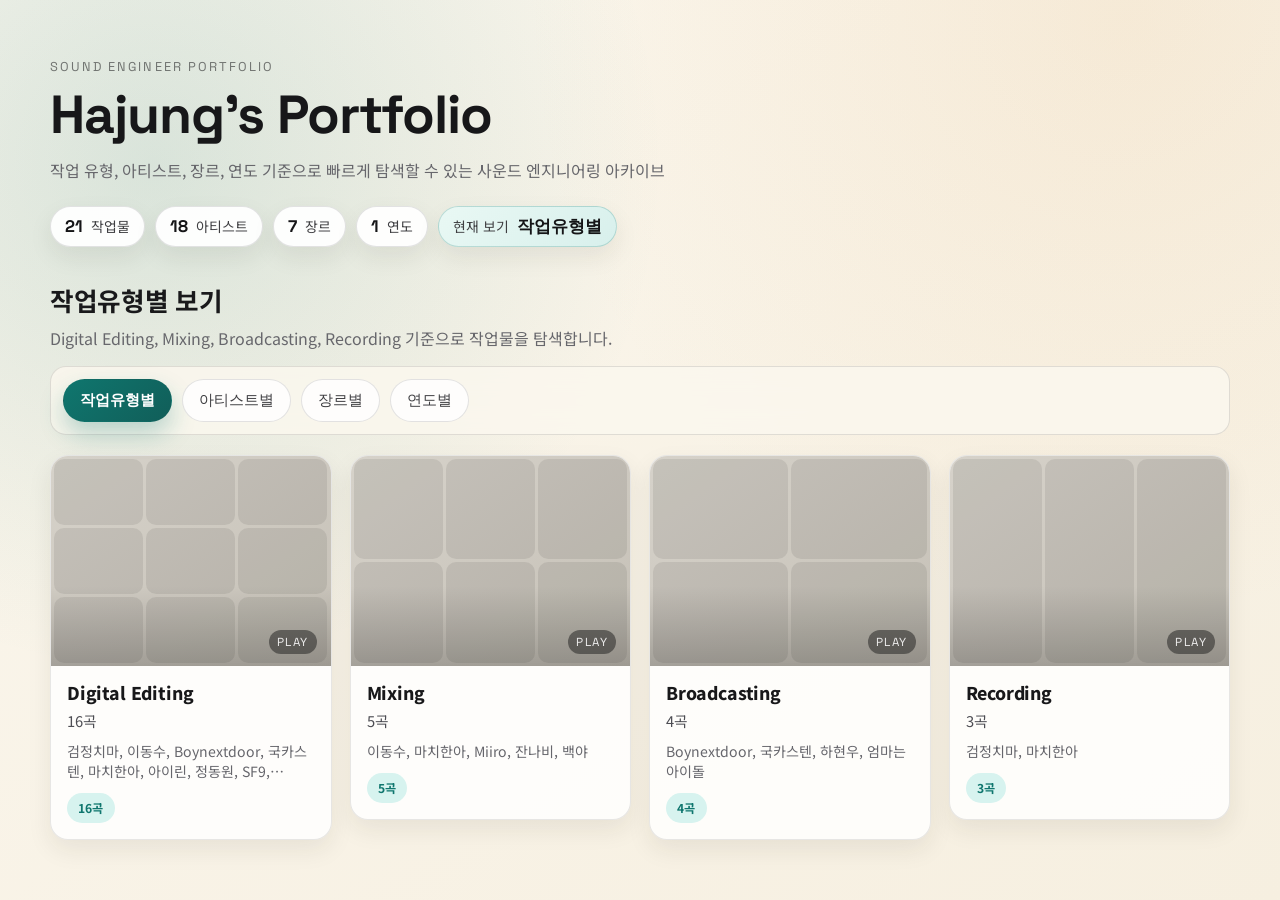
==== index.html @ e3b45d15 "Use hashed asset filenames at deploy time for stronger cache busting" ====
<!DOCTYPE html>
<html lang="ko">
<head>
    <meta charset="UTF-8">
    <meta name="viewport" content="width=device-width, initial-scale=1.0, maximum-scale=5.0, user-scalable=yes">
    <meta name="theme-color" content="#2C2C2C">
    <meta name="apple-mobile-web-app-capable" content="yes">
    <meta name="apple-mobile-web-app-status-bar-style" content="black-translucent">
    <title>Hajung's Portfolio</title>
    <link rel="preconnect" href="https://fonts.googleapis.com">
    <link rel="preconnect" href="https://fonts.gstatic.com" crossorigin>
    <link href="https://fonts.googleapis.com/css2?family=Noto+Sans+KR:wght@400;500;700;800&family=Space+Grotesk:wght@500;700&display=swap" rel="stylesheet">
    <link rel="stylesheet" href="styles.css">
</head>
<body>
    <header>
        <div class="container">
            <div class="header-kicker">SOUND ENGINEER PORTFOLIO</div>
            <h1>Hajung's Portfolio</h1>
            <p class="subtitle">작업 유형, 아티스트, 장르, 연도 기준으로 빠르게 탐색할 수 있는 사운드 엔지니어링 아카이브</p>
            <div class="header-meta" id="headerMeta"></div>
        </div>
    </header>

    <main>
        <div class="container">
            <div class="view-intro">
                <h2 id="viewTitle">작업유형별 보기</h2>
                <p id="viewDescription">카드를 선택하면 해당 작업물 목록을 바로 확인할 수 있습니다.</p>
            </div>
            <div class="filter-tabs">
                <button class="filter-tab active" data-filter="category">작업유형별</button>
                <button class="filter-tab" data-filter="artist">아티스트별</button>
                <button class="filter-tab" data-filter="genre">장르별</button>
                <button class="filter-tab" data-filter="year">연도별</button>
            </div>
            <div class="portfolio-grid" id="portfolioGrid">
                <!-- 카드들이 여기에 동적으로 생성됩니다 -->
            </div>
        </div>
    </main>

    <!-- 호버 시 표시되는 모달 -->
    <div class="modal" id="musicModal">
        <div class="modal-content">
            <span class="close" id="closeModal">&times;</span>
            <div class="modal-body" id="modalBody">
                <!-- 음악 정보가 여기에 표시됩니다 -->
            </div>
        </div>
    </div>

    <script src="script.js"></script>
</body>
</html>
---- styles.css ----
:root {
    --bg-0: #fbf7ee;
    --bg-1: #f6efe0;
    --ink-0: #1f1f20;
    --ink-1: #3f3f42;
    --ink-2: #67676c;
    --line: rgba(31, 31, 32, 0.12);
    --card: rgba(255, 255, 255, 0.82);
    --card-strong: rgba(255, 255, 255, 0.93);
    --accent: #0f766e;
    --accent-soft: #d7f3ef;
    --shadow-sm: 0 10px 25px rgba(43, 39, 28, 0.08);
    --shadow-md: 0 18px 35px rgba(43, 39, 28, 0.14);
    --shadow-lg: 0 28px 50px rgba(43, 39, 28, 0.2);
}

* {
    margin: 0;
    padding: 0;
    box-sizing: border-box;
}

body {
    font-family: 'Noto Sans KR', sans-serif;
    color: var(--ink-0);
    min-height: 100vh;
    background:
        radial-gradient(circle at 12% 18%, rgba(15, 118, 110, 0.14), transparent 38%),
        radial-gradient(circle at 88% 2%, rgba(224, 164, 88, 0.12), transparent 42%),
        linear-gradient(145deg, var(--bg-0) 0%, var(--bg-1) 100%);
    -webkit-font-smoothing: antialiased;
    -moz-osx-font-smoothing: grayscale;
}

.container {
    width: min(1180px, calc(100% - 36px));
    margin: 0 auto;
}

::-webkit-scrollbar {
    width: 10px;
}

::-webkit-scrollbar-track {
    background: rgba(31, 31, 32, 0.06);
}

::-webkit-scrollbar-thumb {
    background: rgba(31, 31, 32, 0.22);
    border-radius: 999px;
}

header {
    padding: 58px 0 34px;
}

.header-kicker {
    font-family: 'Space Grotesk', sans-serif;
    font-size: 0.8rem;
    letter-spacing: 0.16em;
    color: rgba(31, 31, 32, 0.58);
    margin-bottom: 12px;
}

header h1 {
    font-family: 'Space Grotesk', 'Noto Sans KR', sans-serif;
    font-size: clamp(2rem, 5vw, 3.35rem);
    letter-spacing: -0.02em;
    line-height: 1.05;
    color: #171719;
    margin-bottom: 14px;
}

.subtitle {
    color: var(--ink-2);
    line-height: 1.65;
    max-width: 860px;
    margin-bottom: 22px;
}

.header-meta {
    display: flex;
    flex-wrap: wrap;
    gap: 10px;
}

.meta-pill {
    display: inline-flex;
    align-items: baseline;
    gap: 8px;
    background: var(--card-strong);
    border: 1px solid var(--line);
    border-radius: 999px;
    padding: 8px 14px;
    box-shadow: var(--shadow-sm);
    color: var(--ink-1);
}

.meta-pill strong {
    font-family: 'Space Grotesk', sans-serif;
    font-size: 1.05rem;
    color: #151517;
}

.meta-pill span {
    font-size: 0.87rem;
}

.meta-pill.context {
    background: linear-gradient(135deg, #e9f8f4 0%, #d8f0ec 100%);
    border-color: rgba(15, 118, 110, 0.22);
}

main {
    padding-bottom: 48px;
}

.view-intro {
    display: grid;
    gap: 8px;
    margin-bottom: 16px;
}

.view-intro h2 {
    font-size: clamp(1.2rem, 2vw, 1.6rem);
    color: #19191b;
    letter-spacing: -0.01em;
}

.view-intro p {
    color: var(--ink-2);
    line-height: 1.5;
}

.filter-tabs {
    position: sticky;
    top: 12px;
    z-index: 20;
    display: flex;
    flex-wrap: wrap;
    gap: 10px;
    padding: 12px;
    border-radius: 16px;
    border: 1px solid var(--line);
    background: rgba(251, 247, 238, 0.86);
    backdrop-filter: blur(12px);
    margin-bottom: 20px;
}

.filter-tab {
    border: 1px solid var(--line);
    border-radius: 999px;
    background: rgba(255, 255, 255, 0.82);
    padding: 10px 16px;
    font-size: 0.95rem;
    color: var(--ink-1);
    cursor: pointer;
    transition: transform 0.18s ease, box-shadow 0.18s ease, border-color 0.18s ease, background-color 0.18s ease;
}

.filter-tab:hover {
    transform: translateY(-1px);
    border-color: rgba(31, 31, 32, 0.28);
    box-shadow: var(--shadow-sm);
}

.filter-tab.active {
    color: #ffffff;
    border-color: transparent;
    background: linear-gradient(135deg, #0f766e 0%, #115e59 100%);
    box-shadow: 0 12px 24px rgba(15, 118, 110, 0.28);
    font-weight: 700;
}

.portfolio-grid {
    display: grid;
    grid-template-columns: repeat(auto-fill, minmax(255px, 1fr));
    gap: 18px;
    align-items: start;
}

.portfolio-grid.songs-view {
    grid-template-columns: repeat(auto-fill, minmax(230px, 1fr));
}

.portfolio-grid.category-view {
    grid-template-columns: repeat(4, minmax(0, 1fr));
}

.artist-card,
.genre-card,
.year-card,
.category-card,
.music-card {
    position: relative;
    border-radius: 18px;
    overflow: hidden;
    cursor: pointer;
    background: var(--card);
    border: 1px solid rgba(31, 31, 32, 0.1);
    box-shadow: var(--shadow-sm);
    transition: transform 0.25s ease, box-shadow 0.25s ease, border-color 0.25s ease;
}

.artist-card:hover,
.genre-card:hover,
.year-card:hover,
.category-card:hover,
.music-card:hover {
    transform: translateY(-4px);
    box-shadow: var(--shadow-md);
    border-color: rgba(31, 31, 32, 0.22);
}

.artist-thumbnails,
.card-thumbnail {
    position: relative;
    height: 210px;
    overflow: hidden;
    background: linear-gradient(145deg, #d6d2ca 0%, #c5c0b6 100%);
}

.card-thumbnail::before,
.artist-thumbnails::before {
    content: '';
    position: absolute;
    inset: 0;
    background: linear-gradient(to top, rgba(0, 0, 0, 0.32), transparent 42%);
    z-index: 1;
    pointer-events: none;
}

.card-thumbnail::after,
.artist-thumbnails::after {
    content: 'PLAY';
    position: absolute;
    right: 14px;
    bottom: 12px;
    font-family: 'Space Grotesk', sans-serif;
    font-size: 0.73rem;
    letter-spacing: 0.12em;
    color: rgba(255, 255, 255, 0.9);
    z-index: 2;
    background: rgba(15, 15, 15, 0.45);
    padding: 5px 8px;
    border-radius: 999px;
}

.card-thumbnail img,
.featured-thumbnail img {
    width: 100%;
    height: 100%;
    object-fit: cover;
    display: block;
}

.card-thumbnail img[src=''] {
    opacity: 0;
}

.featured-thumbnail {
    position: absolute;
    inset: 0;
    border-radius: 14px;
    overflow: hidden;
    border: 1px solid rgba(255, 255, 255, 0.22);
    box-shadow: 0 10px 22px rgba(0, 0, 0, 0.2);
    transition: transform 0.35s ease, opacity 0.35s ease, filter 0.35s ease;
}

.featured-thumbnail:nth-child(1) {
    transform: translate(0, 0) scale(1);
    opacity: 1;
    filter: saturate(1.05);
}

.featured-thumbnail:nth-child(2) {
    transform: translate(10px, 10px) scale(0.94);
    opacity: 0.74;
    filter: saturate(0.9) brightness(0.95);
}

.featured-thumbnail:nth-child(3) {
    transform: translate(20px, 20px) scale(0.88);
    opacity: 0.52;
    filter: saturate(0.8) brightness(0.9);
}

.featured-thumbnail:nth-child(4) {
    transform: translate(30px, 30px) scale(0.82);
    opacity: 0.34;
    filter: saturate(0.72) brightness(0.85);
}

.artist-card:hover .featured-thumbnail:nth-child(1),
.genre-card:hover .featured-thumbnail:nth-child(1),
.year-card:hover .featured-thumbnail:nth-child(1),
.category-card:hover .featured-thumbnail:nth-child(1) {
    transform: scale(1.05);
}

.artist-card:hover .featured-thumbnail:nth-child(2),
.genre-card:hover .featured-thumbnail:nth-child(2),
.year-card:hover .featured-thumbnail:nth-child(2),
.category-card:hover .featured-thumbnail:nth-child(2) {
    transform: translate(12px, 12px) scale(0.97);
    opacity: 0.84;
}

.artist-card:hover .featured-thumbnail:nth-child(3),
.genre-card:hover .featured-thumbnail:nth-child(3),
.year-card:hover .featured-thumbnail:nth-child(3),
.category-card:hover .featured-thumbnail:nth-child(3) {
    transform: translate(24px, 24px) scale(0.9);
    opacity: 0.66;
}

.artist-card:hover .featured-thumbnail:nth-child(4),
.genre-card:hover .featured-thumbnail:nth-child(4),
.year-card:hover .featured-thumbnail:nth-child(4),
.category-card:hover .featured-thumbnail:nth-child(4) {
    transform: translate(36px, 36px) scale(0.84);
    opacity: 0.46;
}

/* 작업유형 카드 전용 분할 썸네일 */
.category-thumbnails-grid {
    display: grid;
    grid-template-columns: repeat(var(--thumb-cols, 2), minmax(0, 1fr));
    grid-template-rows: repeat(var(--thumb-rows, 2), minmax(0, 1fr));
    gap: 3px;
    padding: 3px;
}

.category-card .artist-thumbnails::before {
    background: linear-gradient(to top, rgba(0, 0, 0, 0.2), transparent 38%);
}

.category-thumbnail {
    position: relative;
    width: 100%;
    height: 100%;
    overflow: hidden;
    border-radius: 10px;
    background: rgba(0, 0, 0, 0.08);
}

.category-thumbnail img {
    width: 100%;
    height: 100%;
    object-fit: cover;
    display: block;
    opacity: 0.88;
    transition: transform 0.3s ease, opacity 0.3s ease;
}

.category-card:hover .category-thumbnail img {
    transform: scale(1.04);
    opacity: 1;
}

.card-info {
    padding: 16px;
}

.card-title {
    font-size: 1.1rem;
    font-weight: 800;
    letter-spacing: -0.01em;
    color: #18181a;
    line-height: 1.3;
}

.card-artist {
    color: #4d4d53;
    margin-top: 5px;
    font-size: 0.92rem;
}

.card-description {
    color: #66666c;
    margin-top: 10px;
    font-size: 0.88rem;
    line-height: 1.45;
    display: -webkit-box;
    -webkit-line-clamp: 2;
    -webkit-box-orient: vertical;
    overflow: hidden;
}

.song-count,
.card-genre {
    display: inline-flex;
    align-items: center;
    margin-top: 12px;
    border-radius: 999px;
    font-size: 0.76rem;
    font-weight: 700;
    letter-spacing: 0.02em;
    padding: 6px 11px;
}

.song-count {
    color: #0f766e;
    background: var(--accent-soft);
}

.card-genre {
    color: #42352a;
    background: #f2e6d7;
}

.back-button {
    grid-column: 1 / -1;
    justify-self: start;
    border: 1px solid var(--line);
    border-radius: 999px;
    background: var(--card-strong);
    color: #1f1f20;
    padding: 10px 16px;
    font-size: 0.92rem;
    font-weight: 700;
    cursor: pointer;
    transition: transform 0.2s ease, box-shadow 0.2s ease;
}

.back-button:hover {
    transform: translateX(-2px);
    box-shadow: var(--shadow-sm);
}

.artist-header {
    grid-column: 1 / -1;
    border-radius: 18px;
    border: 1px solid rgba(31, 31, 32, 0.1);
    background: linear-gradient(140deg, rgba(255, 255, 255, 0.9) 0%, rgba(246, 242, 234, 0.86) 100%);
    padding: 24px;
}

.artist-header h2 {
    font-family: 'Space Grotesk', 'Noto Sans KR', sans-serif;
    font-size: clamp(1.5rem, 2.6vw, 2.2rem);
    color: #171719;
    margin-bottom: 8px;
}

.artist-header p {
    color: var(--ink-2);
    line-height: 1.6;
}

.modal {
    display: none;
    position: fixed;
    inset: 0;
    z-index: 999;
    background: rgba(11, 11, 12, 0.72);
    backdrop-filter: blur(8px);
    padding: 22px;
}

.modal.show {
    display: flex;
    align-items: center;
    justify-content: center;
}

.modal-content {
    position: relative;
    width: min(820px, 100%);
    max-height: 90vh;
    overflow-y: auto;
    border-radius: 22px;
    border: 1px solid rgba(255, 255, 255, 0.18);
    background: rgba(255, 255, 255, 0.95);
    padding: 24px;
    box-shadow: var(--shadow-lg);
}

.close {
    position: absolute;
    top: 14px;
    right: 14px;
    width: 36px;
    height: 36px;
    border-radius: 50%;
    display: grid;
    place-items: center;
    background: rgba(17, 17, 18, 0.08);
    color: #3a3a3e;
    font-size: 1.5rem;
    cursor: pointer;
    transition: transform 0.2s ease, background-color 0.2s ease;
}

.close:hover {
    transform: rotate(90deg);
    background: rgba(17, 17, 18, 0.14);
}

.modal-body {
    margin-top: 10px;
}

.modal-title {
    font-size: clamp(1.35rem, 2.1vw, 1.9rem);
    color: #171719;
    margin-bottom: 6px;
}

.modal-artist {
    color: #5a5a61;
    font-size: 1rem;
    margin-bottom: 15px;
}

.modal-description {
    color: #44444a;
    line-height: 1.75;
    margin-bottom: 18px;
}

.modal-details {
    display: grid;
    grid-template-columns: repeat(auto-fit, minmax(150px, 1fr));
    gap: 10px;
}

.detail-item {
    border-radius: 12px;
    padding: 12px;
    background: rgba(15, 118, 110, 0.08);
    border: 1px solid rgba(15, 118, 110, 0.15);
}

.detail-label {
    color: #4d6664;
    font-size: 0.8rem;
}

.detail-value {
    margin-top: 5px;
    font-size: 1rem;
    font-weight: 700;
    color: #1d3030;
}

.youtube-embed {
    margin-top: 18px;
    border-radius: 14px;
    overflow: hidden;
    box-shadow: 0 14px 30px rgba(0, 0, 0, 0.16);
    aspect-ratio: 16 / 9;
}

.youtube-embed iframe {
    width: 100%;
    height: 100%;
    border: 0;
}

.youtube-fallback {
    margin-top: 14px;
    padding: 12px;
    border-radius: 12px;
    border: 1px solid rgba(31, 31, 32, 0.14);
    background: rgba(255, 255, 255, 0.78);
}

.youtube-fallback-message {
    color: #3c3c42;
    line-height: 1.6;
}

.youtube-open-link {
    display: inline-flex;
    margin-top: 8px;
    text-decoration: none;
    color: #ffffff;
    background: linear-gradient(135deg, #0f766e 0%, #115e59 100%);
    border-radius: 999px;
    padding: 8px 13px;
    font-size: 0.86rem;
    font-weight: 700;
}

@media (max-width: 1120px) {
    .portfolio-grid.category-view {
        grid-template-columns: repeat(2, minmax(0, 1fr));
    }
}

@media (max-width: 768px) {
    header {
        padding: 42px 0 26px;
    }

    .container {
        width: min(1180px, calc(100% - 24px));
    }

    .subtitle {
        font-size: 0.95rem;
    }

    .filter-tabs {
        top: 8px;
        gap: 8px;
        padding: 10px;
    }

    .filter-tab {
        padding: 9px 13px;
        font-size: 0.86rem;
    }

    .portfolio-grid,
    .portfolio-grid.songs-view {
        grid-template-columns: repeat(2, minmax(0, 1fr));
        gap: 12px;
    }

    .artist-thumbnails,
    .card-thumbnail {
        height: 150px;
    }

    .card-title {
        font-size: 1rem;
    }

    .card-info {
        padding: 12px;
    }

    .artist-header {
        padding: 18px;
    }

    .modal {
        padding: 10px;
    }

    .modal-content {
        border-radius: 16px;
        padding: 16px;
        max-height: 92vh;
    }
}

@media (max-width: 480px) {
    .portfolio-grid,
    .portfolio-grid.songs-view,
    .portfolio-grid.category-view {
        grid-template-columns: 1fr;
    }

    .meta-pill {
        padding: 7px 12px;
    }

    .meta-pill span {
        font-size: 0.8rem;
    }
}

@media (hover: none) and (pointer: coarse) {
    .artist-card:hover,
    .genre-card:hover,
    .year-card:hover,
    .category-card:hover,
    .music-card:hover,
    .filter-tab:hover,
    .back-button:hover {
        transform: none;
        box-shadow: none;
    }

    .artist-card:active,
    .genre-card:active,
    .year-card:active,
    .category-card:active,
    .music-card:active {
        transform: scale(0.985);
    }
}
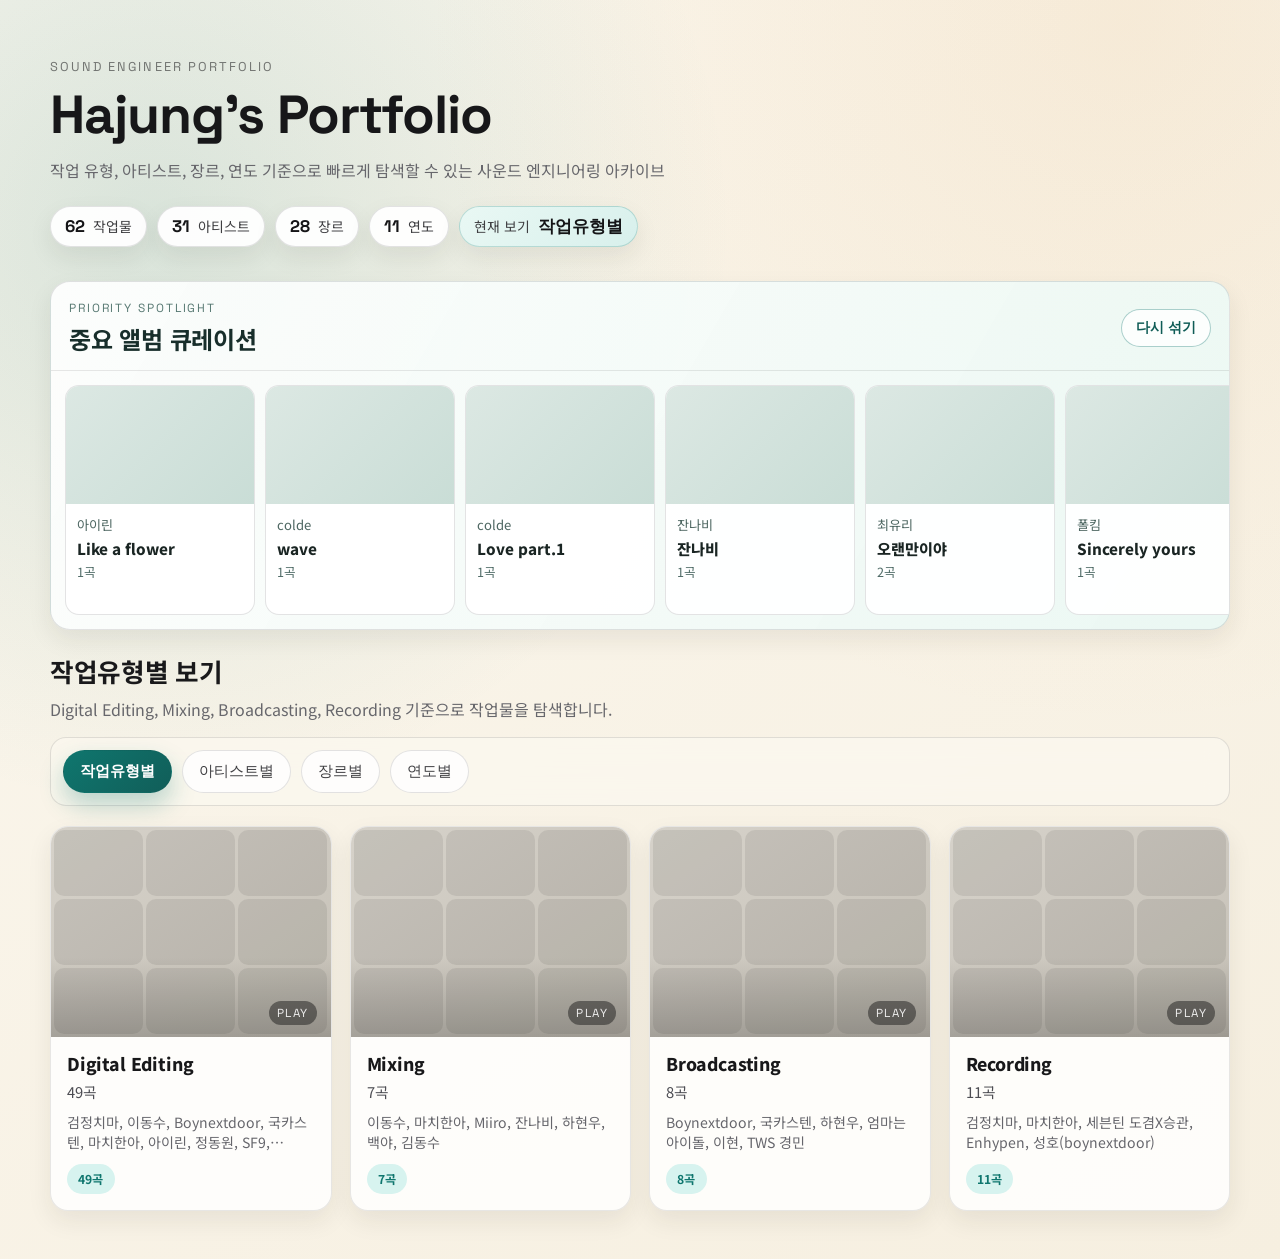
==== commit 12f7cca0: "Update portfolio data and enforce fresh asset/data loading" ====
--- a/index.html
+++ b/index.html
@@ -10,7 +10,7 @@
     <link rel="preconnect" href="https://fonts.googleapis.com">
     <link rel="preconnect" href="https://fonts.gstatic.com" crossorigin>
     <link href="https://fonts.googleapis.com/css2?family=Noto+Sans+KR:wght@400;500;700;800&family=Space+Grotesk:wght@500;700&display=swap" rel="stylesheet">
-    <link rel="stylesheet" href="styles.css">
+    <link rel="stylesheet" href="styles.css?v=20260308b">
 </head>
 <body>
     <header>
@@ -24,6 +24,16 @@
 
     <main>
         <div class="container">
+            <section class="priority-showcase" id="priorityShowcaseSection">
+                <div class="priority-showcase-head">
+                    <div>
+                        <div class="priority-kicker">PRIORITY SPOTLIGHT</div>
+                        <h2>중요 앨범 큐레이션</h2>
+                    </div>
+                    <button class="priority-refresh" id="priorityRefresh" type="button">다시 섞기</button>
+                </div>
+                <div class="priority-strip" id="priorityStrip"></div>
+            </section>
             <div class="view-intro">
                 <h2 id="viewTitle">작업유형별 보기</h2>
                 <p id="viewDescription">카드를 선택하면 해당 작업물 목록을 바로 확인할 수 있습니다.</p>
@@ -50,6 +60,6 @@
         </div>
     </div>
 
-    <script src="script.js"></script>
+    <script src="script.js?v=20260308b"></script>
 </body>
 </html>
--- a/styles.css
+++ b/styles.css
@@ -115,6 +115,133 @@
     padding-bottom: 48px;
 }
 
+.priority-showcase {
+    margin-bottom: 22px;
+    border: 1px solid rgba(31, 31, 32, 0.12);
+    border-radius: 20px;
+    overflow: hidden;
+    background: linear-gradient(120deg, rgba(255, 255, 255, 0.9) 0%, rgba(233, 248, 244, 0.92) 100%);
+    box-shadow: var(--shadow-sm);
+}
+
+.priority-showcase-head {
+    display: flex;
+    align-items: center;
+    justify-content: space-between;
+    gap: 14px;
+    padding: 18px 18px 14px;
+    border-bottom: 1px solid rgba(31, 31, 32, 0.1);
+    flex-wrap: wrap;
+}
+
+.priority-kicker {
+    font-family: 'Space Grotesk', sans-serif;
+    font-size: 0.74rem;
+    letter-spacing: 0.16em;
+    color: rgba(24, 69, 61, 0.72);
+    margin-bottom: 6px;
+}
+
+.priority-showcase-head h2 {
+    font-size: clamp(1.1rem, 2vw, 1.5rem);
+    color: #182e2b;
+    letter-spacing: -0.01em;
+}
+
+.priority-showcase-head p {
+    margin-top: 6px;
+    color: #4f6b67;
+    font-size: 0.9rem;
+    line-height: 1.45;
+}
+
+.priority-refresh {
+    border: 1px solid rgba(15, 118, 110, 0.35);
+    background: rgba(255, 255, 255, 0.8);
+    color: #0f5c56;
+    border-radius: 999px;
+    padding: 9px 14px;
+    font-weight: 700;
+    font-size: 0.85rem;
+    cursor: pointer;
+    transition: transform 0.18s ease, box-shadow 0.18s ease;
+}
+
+.priority-refresh:hover {
+    transform: translateY(-1px);
+    box-shadow: 0 10px 18px rgba(15, 118, 110, 0.18);
+}
+
+.priority-strip {
+    padding: 14px;
+    display: grid;
+    grid-auto-flow: column;
+    grid-auto-columns: minmax(190px, 1fr);
+    gap: 10px;
+    overflow-x: auto;
+}
+
+.priority-card {
+    border-radius: 14px;
+    overflow: hidden;
+    border: 1px solid rgba(31, 31, 32, 0.12);
+    background: rgba(255, 255, 255, 0.92);
+    cursor: pointer;
+    transition: transform 0.2s ease, box-shadow 0.2s ease;
+}
+
+.priority-card:hover {
+    transform: translateY(-2px);
+    box-shadow: 0 14px 26px rgba(27, 29, 31, 0.15);
+}
+
+.priority-card-thumb {
+    position: relative;
+    height: 118px;
+    background: linear-gradient(135deg, #dce8e3 0%, #c9ddd6 100%);
+}
+
+.priority-card-thumb img {
+    width: 100%;
+    height: 100%;
+    object-fit: cover;
+    display: block;
+}
+
+.priority-card-thumb-fallback {
+    width: 100%;
+    height: 100%;
+    display: grid;
+    place-items: center;
+    color: #425b58;
+    font-family: 'Space Grotesk', sans-serif;
+    font-size: 0.74rem;
+    letter-spacing: 0.12em;
+}
+
+.priority-card-info {
+    padding: 11px 11px 12px;
+    display: grid;
+    gap: 4px;
+}
+
+.priority-card-artist {
+    color: #4d6661;
+    font-size: 0.82rem;
+}
+
+.priority-card-album {
+    font-size: 0.95rem;
+    font-weight: 800;
+    color: #1a2523;
+    line-height: 1.35;
+}
+
+.priority-card-meta {
+    color: #4f6b67;
+    font-size: 0.79rem;
+}
+
 .view-intro {
     display: grid;
     gap: 8px;
@@ -603,6 +730,19 @@
         font-size: 0.95rem;
     }
 
+    .priority-showcase {
+        margin-bottom: 16px;
+    }
+
+    .priority-showcase-head {
+        padding: 14px 14px 12px;
+    }
+
+    .priority-strip {
+        padding: 10px;
+        grid-auto-columns: minmax(170px, 1fr);
+    }
+
     .filter-tabs {
         top: 8px;
         gap: 8px;
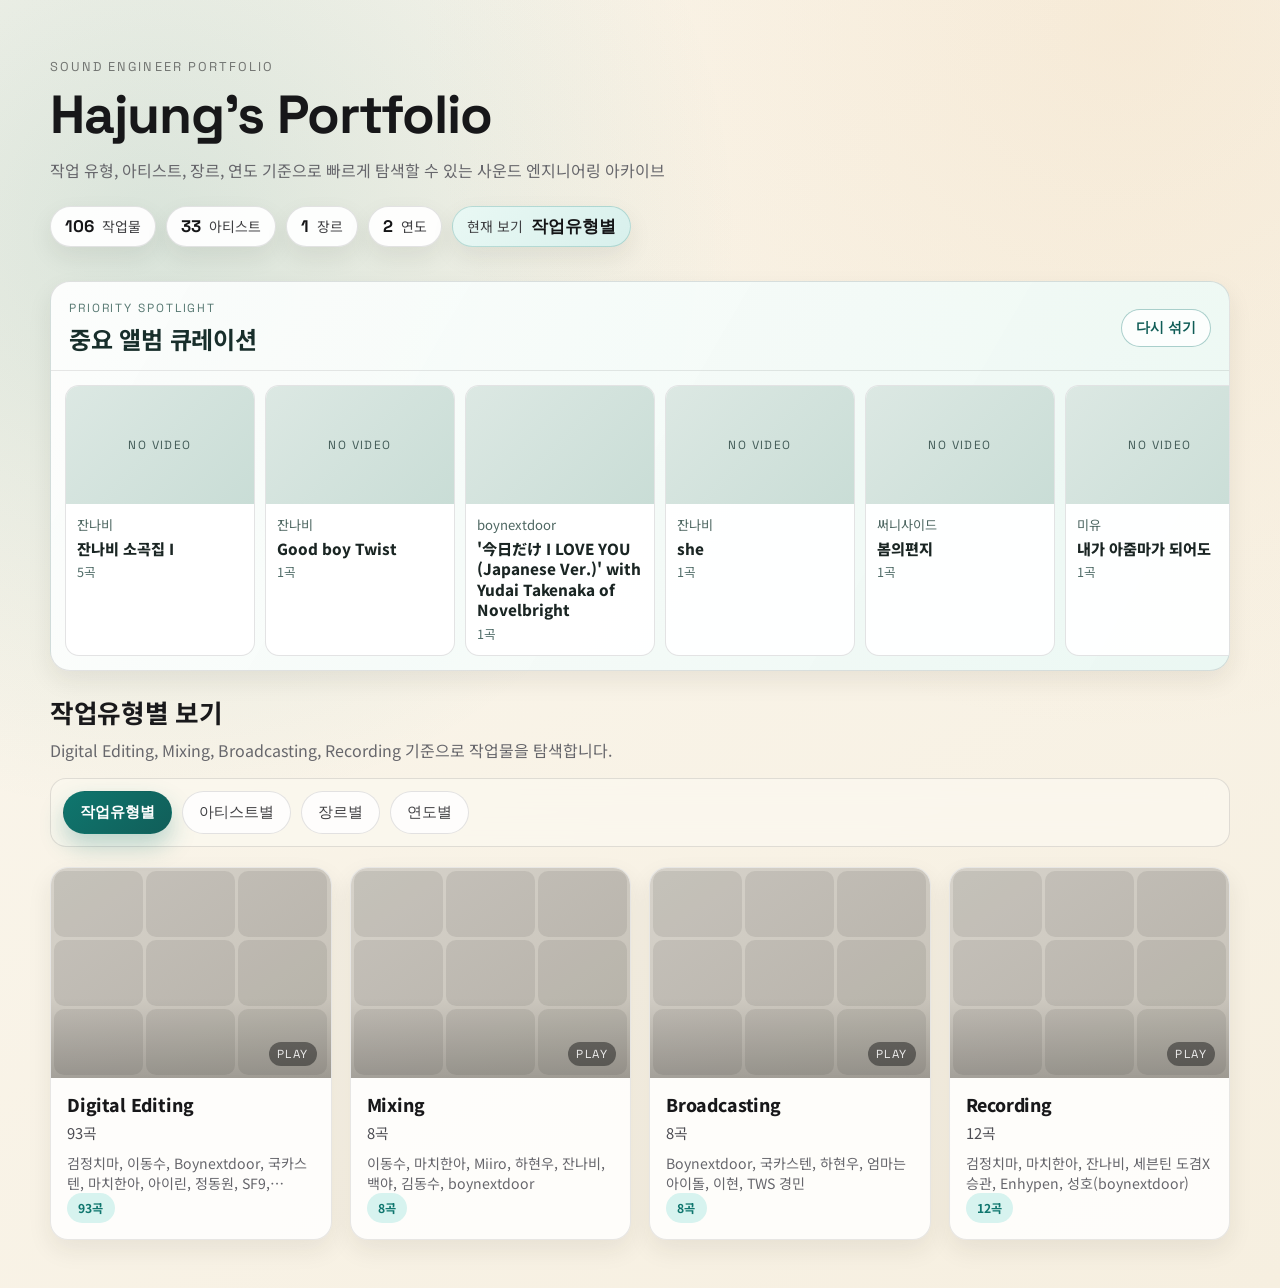
==== commit 3bcfceac: "Group artist songs by album in portfolio view" ====
--- a/index.html
+++ b/index.html
@@ -10,7 +10,7 @@
     <link rel="preconnect" href="https://fonts.googleapis.com">
     <link rel="preconnect" href="https://fonts.gstatic.com" crossorigin>
     <link href="https://fonts.googleapis.com/css2?family=Noto+Sans+KR:wght@400;500;700;800&family=Space+Grotesk:wght@500;700&display=swap" rel="stylesheet">
-    <link rel="stylesheet" href="styles.css?v=20260308b">
+    <link rel="stylesheet" href="styles.css?v=20260408a">
 </head>
 <body>
     <header>
@@ -60,6 +60,6 @@
         </div>
     </div>
 
-    <script src="script.js?v=20260308b"></script>
+    <script src="script.js?v=20260408a"></script>
 </body>
 </html>
--- a/styles.css
+++ b/styles.css
@@ -504,6 +504,20 @@
     font-size: 0.92rem;
 }
 
+.card-album {
+    margin-top: 8px;
+    color: #1f5050;
+    font-size: 0.86rem;
+    font-weight: 700;
+}
+
+.card-tags {
+    display: flex;
+    flex-wrap: wrap;
+    gap: 8px;
+    margin-top: 12px;
+}
+
 .card-description {
     color: #66666c;
     margin-top: 10px;
@@ -516,10 +530,10 @@
 }
 
 .song-count,
-.card-genre {
+.card-genre,
+.card-work {
     display: inline-flex;
     align-items: center;
-    margin-top: 12px;
     border-radius: 999px;
     font-size: 0.76rem;
     font-weight: 700;
@@ -535,6 +549,11 @@
 .card-genre {
     color: #42352a;
     background: #f2e6d7;
+}
+
+.card-work {
+    color: #0f766e;
+    background: rgba(15, 118, 110, 0.12);
 }
 
 .back-button {
@@ -574,6 +593,30 @@
 .artist-header p {
     color: var(--ink-2);
     line-height: 1.6;
+}
+
+.album-section-header {
+    grid-column: 1 / -1;
+    display: flex;
+    align-items: baseline;
+    justify-content: space-between;
+    gap: 12px;
+    margin-top: 6px;
+    padding: 6px 4px 0;
+    border-top: 1px solid rgba(31, 31, 32, 0.1);
+}
+
+.album-section-title {
+    font-family: 'Space Grotesk', 'Noto Sans KR', sans-serif;
+    font-size: 1.05rem;
+    font-weight: 700;
+    color: #171719;
+}
+
+.album-section-meta {
+    color: #5b6666;
+    font-size: 0.84rem;
+    font-weight: 700;
 }
 
 .modal {
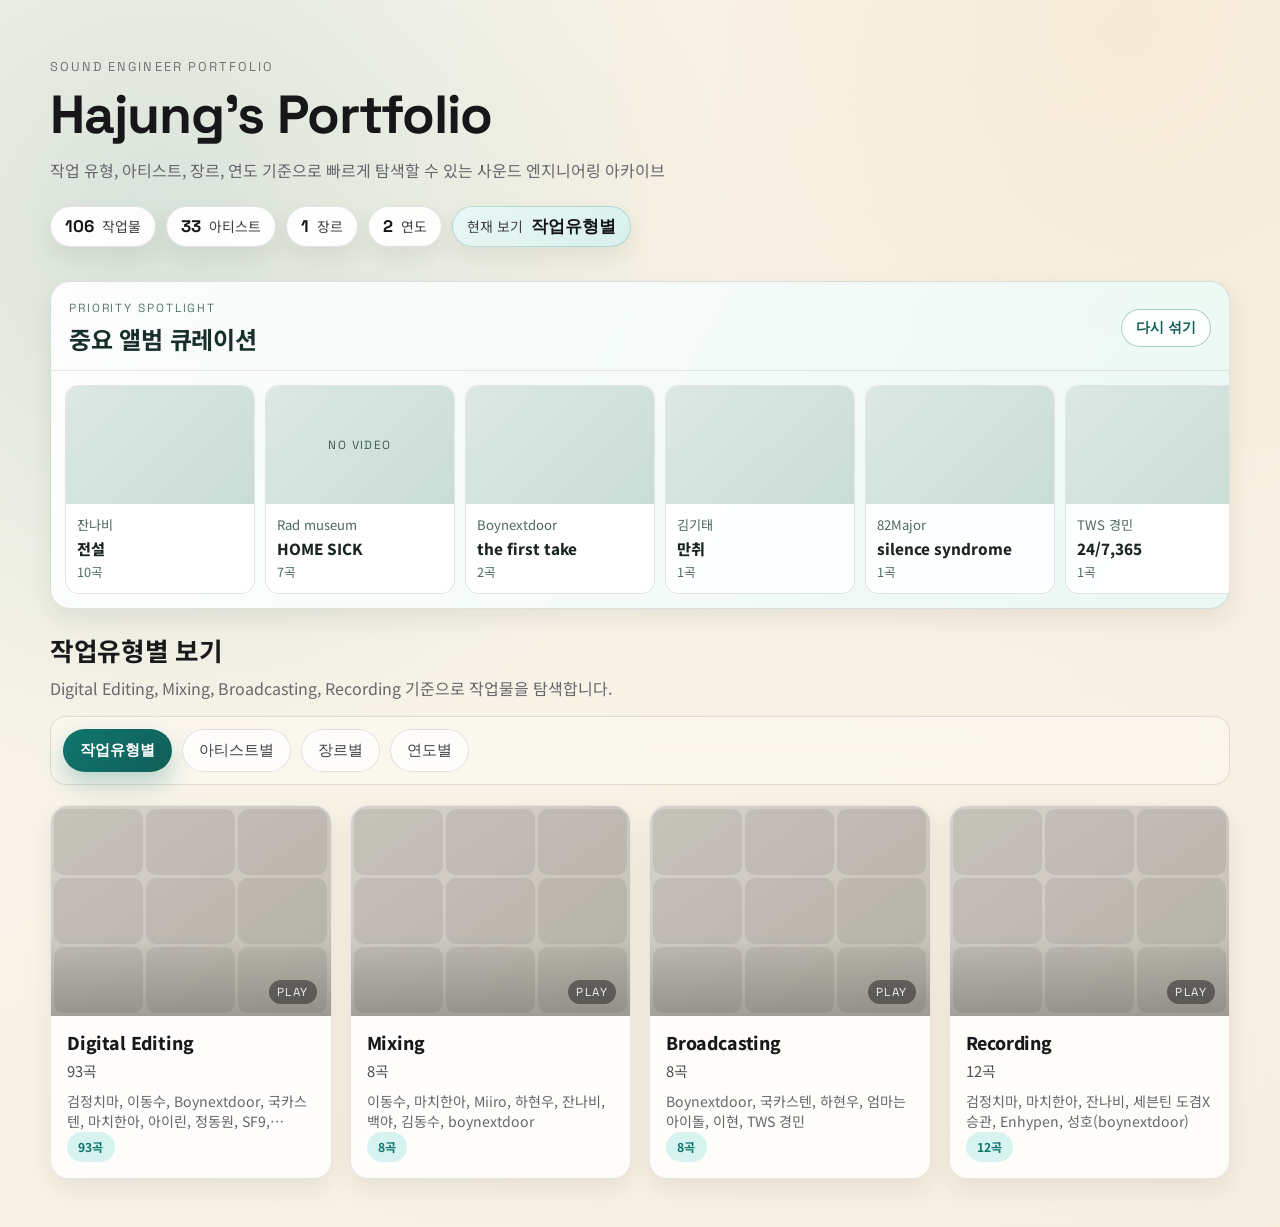
==== commit 8213ea56: "Group category view cards by album" ====
--- a/index.html
+++ b/index.html
@@ -10,7 +10,7 @@
     <link rel="preconnect" href="https://fonts.googleapis.com">
     <link rel="preconnect" href="https://fonts.gstatic.com" crossorigin>
     <link href="https://fonts.googleapis.com/css2?family=Noto+Sans+KR:wght@400;500;700;800&family=Space+Grotesk:wght@500;700&display=swap" rel="stylesheet">
-    <link rel="stylesheet" href="styles.css?v=20260408a">
+    <link rel="stylesheet" href="styles.css?v=20260409a">
 </head>
 <body>
     <header>
@@ -60,6 +60,6 @@
         </div>
     </div>
 
-    <script src="script.js?v=20260408a"></script>
+    <script src="script.js?v=20260409a"></script>
 </body>
 </html>
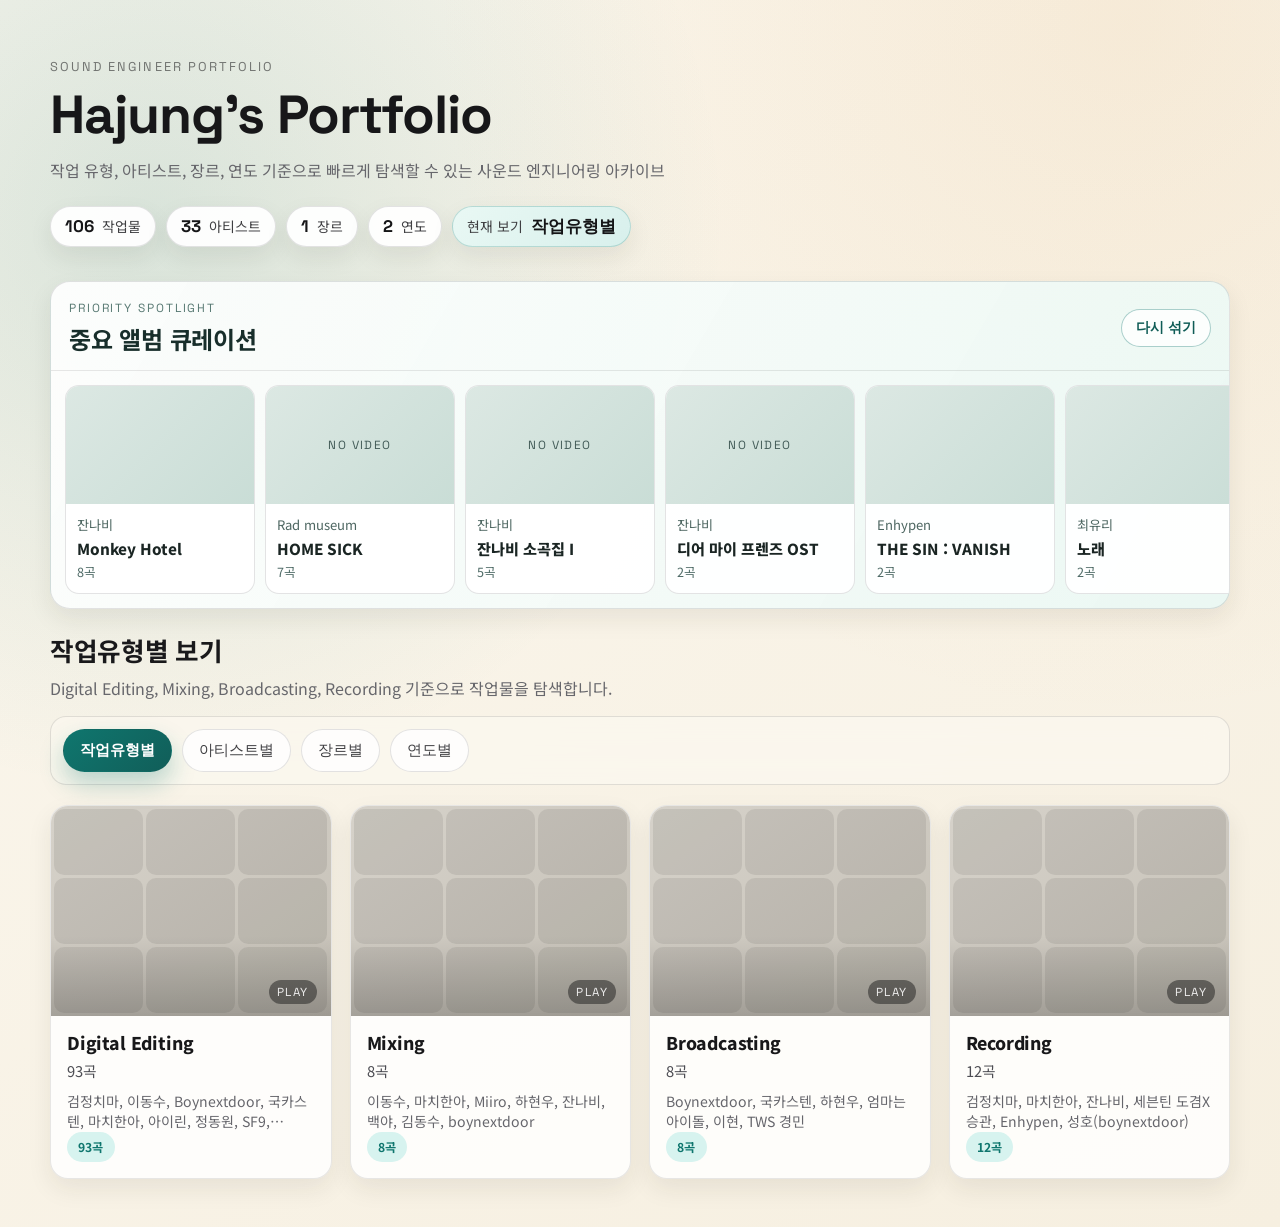
==== commit 7365c400: "Add thumbnail fallback retries for portfolio cards" ====
--- a/index.html
+++ b/index.html
@@ -10,7 +10,7 @@
     <link rel="preconnect" href="https://fonts.googleapis.com">
     <link rel="preconnect" href="https://fonts.gstatic.com" crossorigin>
     <link href="https://fonts.googleapis.com/css2?family=Noto+Sans+KR:wght@400;500;700;800&family=Space+Grotesk:wght@500;700&display=swap" rel="stylesheet">
-    <link rel="stylesheet" href="styles.css?v=20260409a">
+    <link rel="stylesheet" href="styles.css?v=20260410a">
 </head>
 <body>
     <header>
@@ -60,6 +60,6 @@
         </div>
     </div>
 
-    <script src="script.js?v=20260409a"></script>
+    <script src="script.js?v=20260410a"></script>
 </body>
 </html>
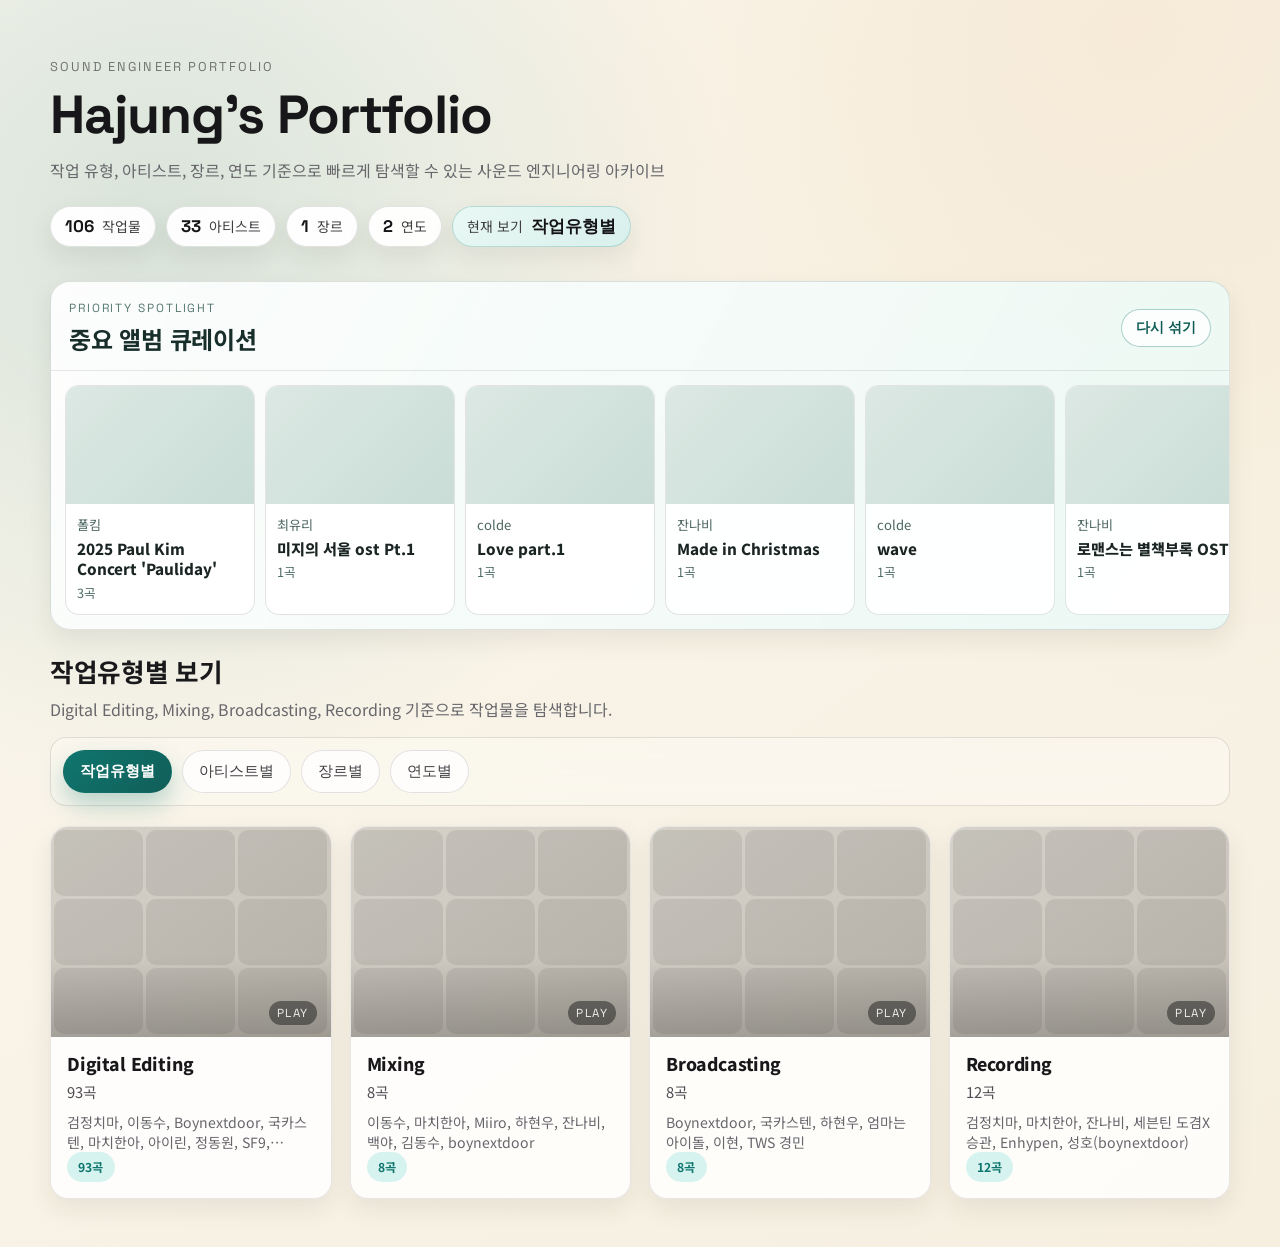
==== commit 18f68ea8: "Show cover thumbnails in priority album showcase" ====
--- a/index.html
+++ b/index.html
@@ -10,7 +10,7 @@
     <link rel="preconnect" href="https://fonts.googleapis.com">
     <link rel="preconnect" href="https://fonts.gstatic.com" crossorigin>
     <link href="https://fonts.googleapis.com/css2?family=Noto+Sans+KR:wght@400;500;700;800&family=Space+Grotesk:wght@500;700&display=swap" rel="stylesheet">
-    <link rel="stylesheet" href="styles.css?v=20260410a">
+    <link rel="stylesheet" href="styles.css?v=20260410b">
 </head>
 <body>
     <header>
@@ -60,6 +60,6 @@
         </div>
     </div>
 
-    <script src="script.js?v=20260410a"></script>
+    <script src="script.js?v=20260410b"></script>
 </body>
 </html>
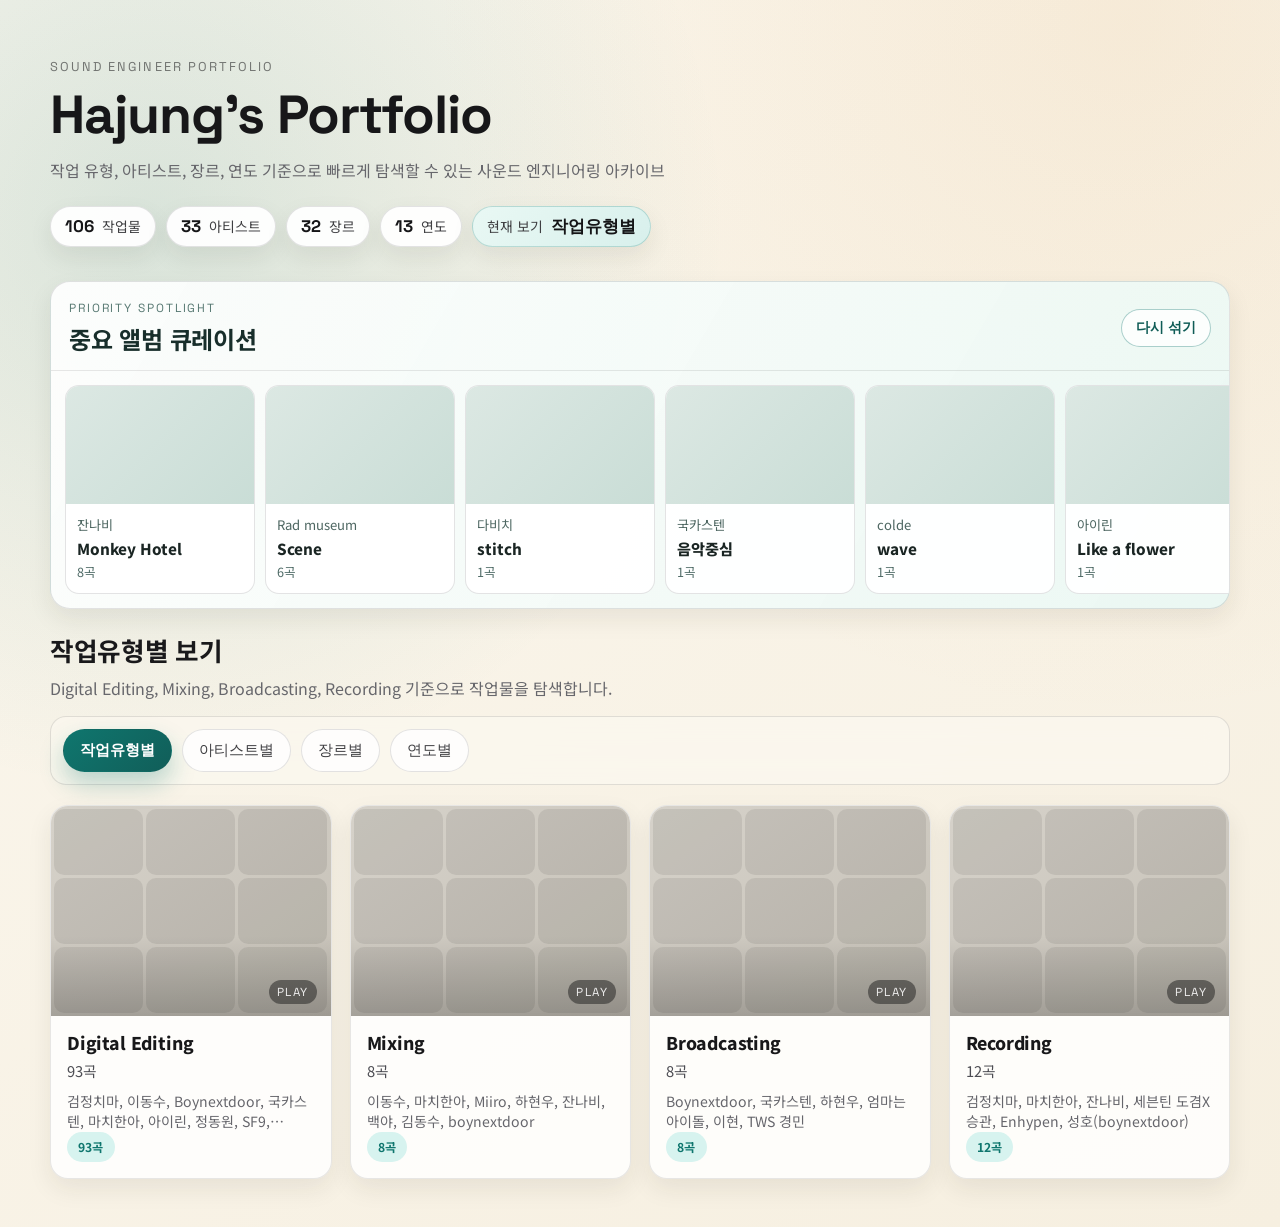
==== commit 4acdf75e: "Restore genre labels from Melon and Bugs metadata" ====
--- a/index.html
+++ b/index.html
@@ -10,7 +10,7 @@
     <link rel="preconnect" href="https://fonts.googleapis.com">
     <link rel="preconnect" href="https://fonts.gstatic.com" crossorigin>
     <link href="https://fonts.googleapis.com/css2?family=Noto+Sans+KR:wght@400;500;700;800&family=Space+Grotesk:wght@500;700&display=swap" rel="stylesheet">
-    <link rel="stylesheet" href="styles.css?v=20260410b">
+    <link rel="stylesheet" href="styles.css?v=20260423a">
 </head>
 <body>
     <header>
@@ -60,6 +60,6 @@
         </div>
     </div>
 
-    <script src="script.js?v=20260410b"></script>
+    <script src="script.js?v=20260423a"></script>
 </body>
 </html>
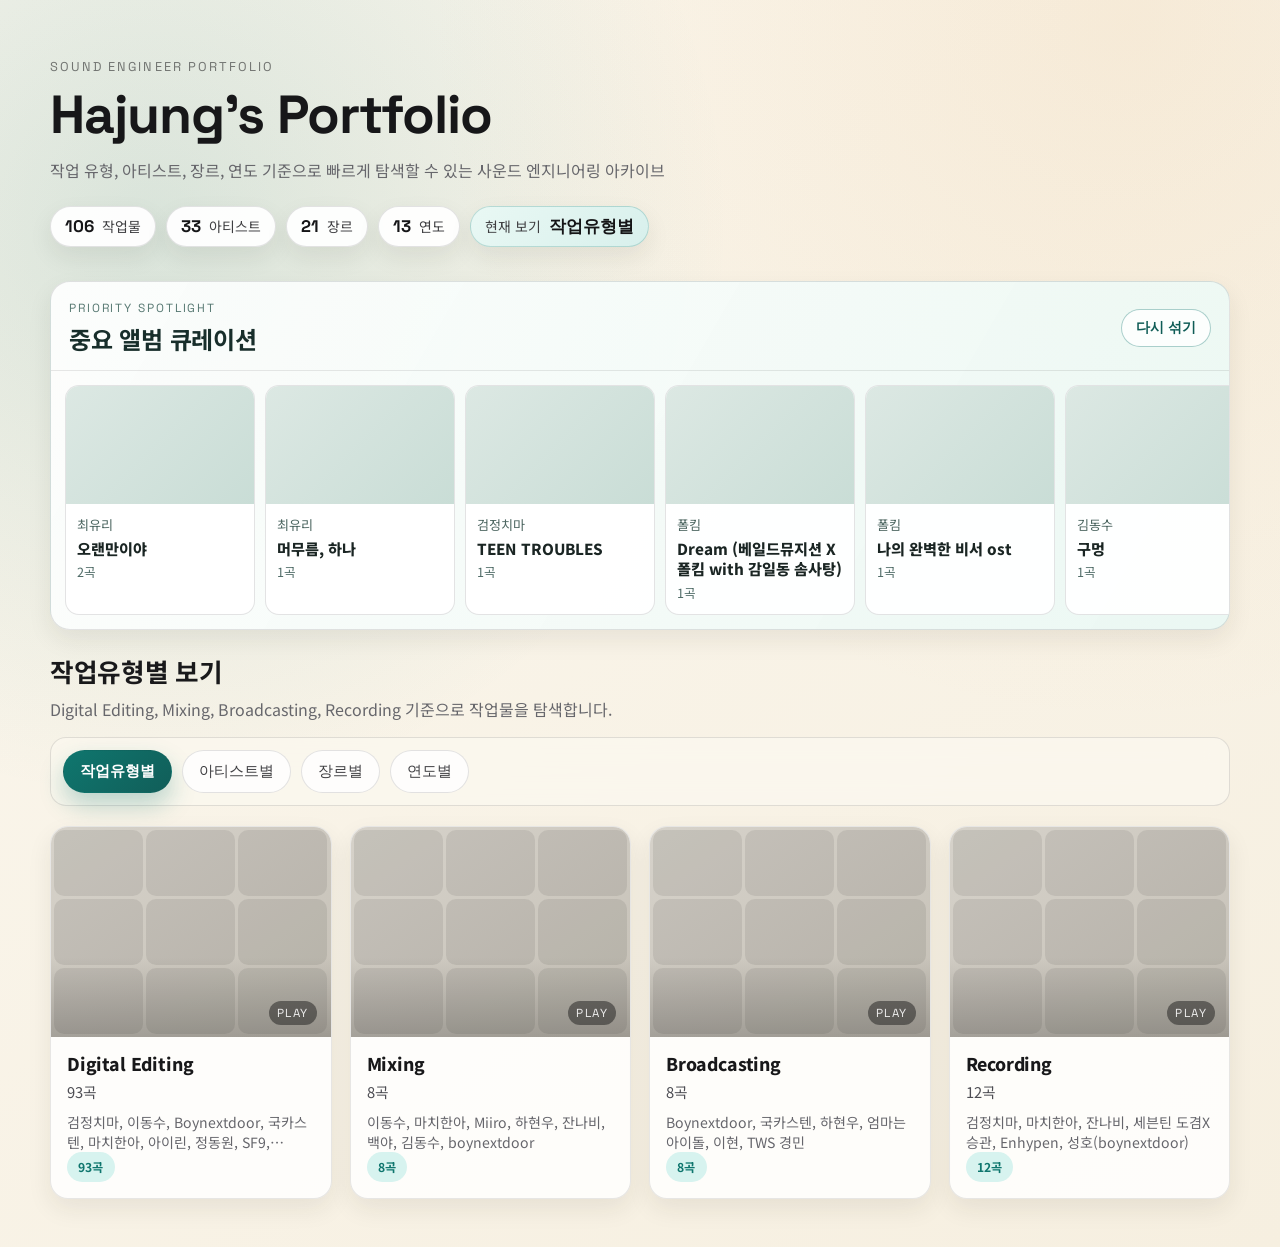
==== commit 591c088a: "Split multi-genre songs across genre cards" ====
--- a/index.html
+++ b/index.html
@@ -10,7 +10,7 @@
     <link rel="preconnect" href="https://fonts.googleapis.com">
     <link rel="preconnect" href="https://fonts.gstatic.com" crossorigin>
     <link href="https://fonts.googleapis.com/css2?family=Noto+Sans+KR:wght@400;500;700;800&family=Space+Grotesk:wght@500;700&display=swap" rel="stylesheet">
-    <link rel="stylesheet" href="styles.css?v=20260423a">
+    <link rel="stylesheet" href="styles.css?v=20260424a">
 </head>
 <body>
     <header>
@@ -60,6 +60,6 @@
         </div>
     </div>
 
-    <script src="script.js?v=20260423a"></script>
+    <script src="script.js?v=20260424a"></script>
 </body>
 </html>
